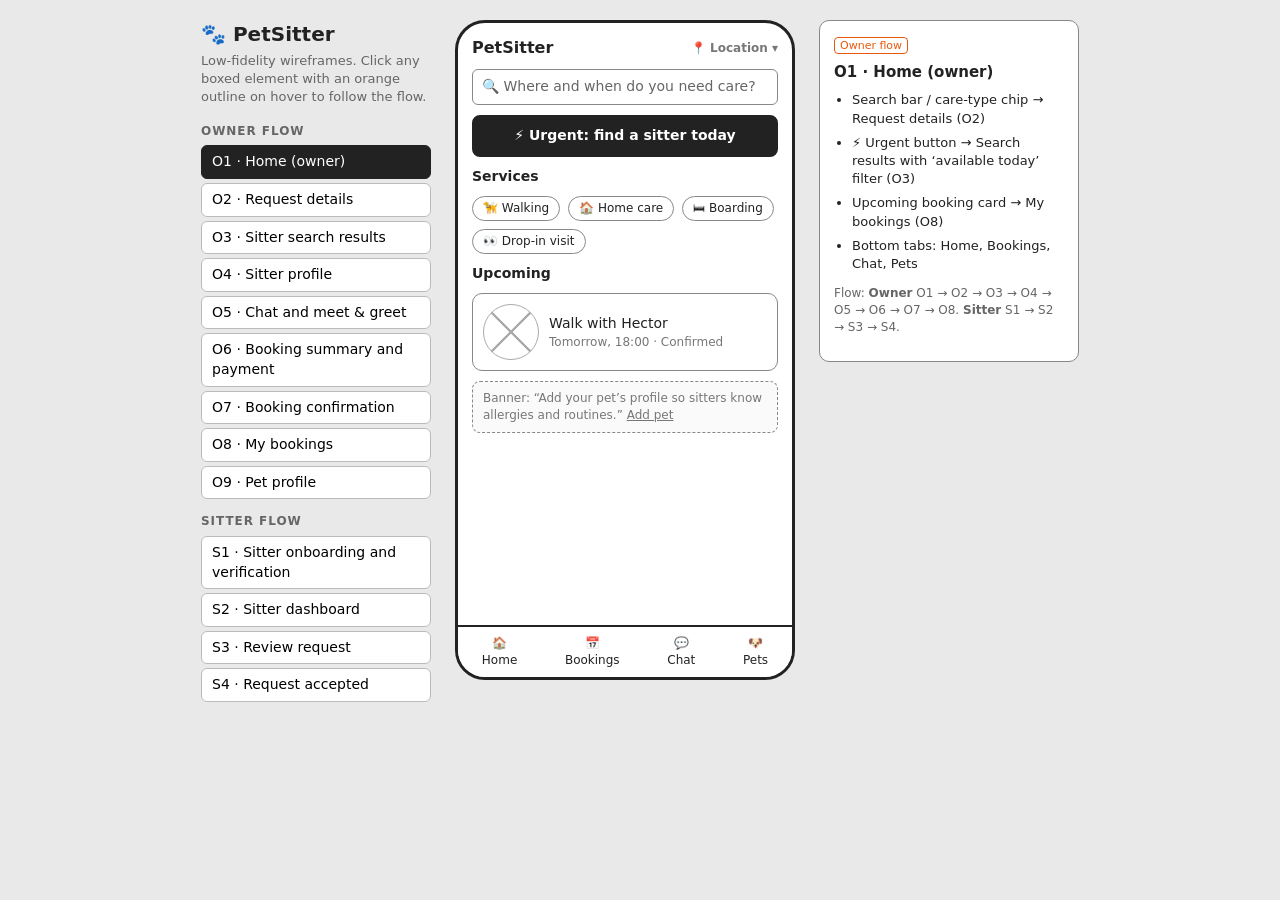
==== my_wireframes.html @ 617f58d0 "wireframes / landing page" ====
<!DOCTYPE html>
<html lang="en">
<head>
<meta charset="utf-8">
<meta name="viewport" content="width=device-width, initial-scale=1">
<title>PetSitter – Wireframes</title>
<style>
*{box-sizing:border-box}
body{margin:0;background:#e9e9e9;color:#222;font:14px/1.4 system-ui,Arial,sans-serif}
h1{font-size:20px;margin:0 0 4px} .sub{color:#666;margin:0 0 16px;font-size:13px}
.app{display:flex;gap:24px;max-width:1100px;margin:0 auto;padding:20px;flex-wrap:wrap;justify-content:center;align-items:flex-start}
aside{width:230px}
aside h3{font-size:12px;text-transform:uppercase;letter-spacing:.08em;color:#666;margin:14px 0 6px}
aside button{display:block;width:100%;text-align:left;background:#fff;border:1px solid #bbb;border-radius:6px;padding:6px 10px;margin-bottom:4px;cursor:pointer;font:inherit}
aside button.on{background:#222;color:#fff;border-color:#222}
.phone{width:340px;height:660px;border:3px solid #222;border-radius:30px;background:#fff;position:relative;overflow:hidden;display:flex;flex-direction:column}
.scr{flex:1;overflow-y:auto;padding:14px;display:none;flex-direction:column;gap:10px}
.scr.on{display:flex}
.top{display:flex;align-items:center;gap:8px;font-weight:700;font-size:16px}
.top .back{cursor:pointer;border:1px solid #999;border-radius:6px;padding:0 8px;font-weight:400}
.box{border:1.5px dashed #888;border-radius:8px;padding:8px 10px;background:#fafafa}
.img{background:linear-gradient(to top right,transparent 48%,#aaa 49%,#aaa 51%,transparent 52%),linear-gradient(to bottom right,transparent 48%,#aaa 49%,#aaa 51%,transparent 52%);border:1.5px solid #aaa;border-radius:8px;height:70px;display:flex;align-items:flex-end;justify-content:center;font-size:11px;color:#666}
.img.sm{width:56px;height:56px;flex:none;border-radius:50%}
.row{display:flex;gap:8px;align-items:center;flex-wrap:wrap}
.chip{border:1.5px solid #888;border-radius:99px;padding:3px 10px;font-size:12px;background:#fff}
.chip.sel{background:#222;color:#fff}
.btn{border:2px solid #222;border-radius:8px;padding:9px;text-align:center;font-weight:600;background:#fff}
.btn.pri{background:#222;color:#fff}
[data-go]{cursor:pointer}
[data-go]:hover{outline:2px solid #e8590c;outline-offset:1px}
.card{border:1.5px solid #888;border-radius:10px;padding:10px;display:flex;gap:10px;align-items:center}
.muted{color:#777;font-size:12px}
.bad{background:#222;color:#fff;border-radius:4px;padding:0 5px;font-size:11px}
.bub{max-width:80%;padding:7px 10px;border-radius:12px;border:1.5px solid #888;font-size:13px}
.bub.me{align-self:flex-end;background:#eee}
.tabs{display:none;border-top:2px solid #222;justify-content:space-around;padding:8px 0;font-size:12px;background:#fff}
.tabs.on{display:flex}
.tabs span{cursor:pointer;text-align:center}
.field{border:1.5px solid #888;border-radius:6px;padding:7px 9px;color:#666;background:#fff}
.notes{width:260px;background:#fff;border:1.5px solid #888;border-radius:10px;padding:14px}
.notes h3{margin:0 0 8px;font-size:15px} .notes li{margin-bottom:6px;font-size:13px}
.notes ul{padding-left:18px;margin:0}
.tag{display:inline-block;font-size:11px;border:1px solid #e8590c;color:#e8590c;border-radius:4px;padding:0 5px;margin-bottom:8px}
.hint{font-size:12px;color:#666;margin-top:12px}
</style>
</head>
<body>
<div class="app">
<aside>
  <h1>🐾 PetSitter</h1>
  <p class="sub">Low-fidelity wireframes. Click any boxed element with an orange outline on hover to follow the flow.</p>
  <div id="menu"></div>
</aside>

<div class="phone" id="phone">

<!-- OWNER FLOW -->
<section class="scr" id="o-home" data-title="O1 · Home (owner)" data-tabs="owner" data-flow="Owner"
 data-notes="Search bar / care-type chip → Request details (O2)|⚡ Urgent button → Search results with ‘available today’ filter (O3)|Upcoming booking card → My bookings (O8)|Bottom tabs: Home, Bookings, Chat, Pets">
  <div class="top">PetSitter <span class="muted" style="margin-left:auto">📍 Location ▾</span></div>
  <div class="field" data-go="o-request">🔍 Where and when do you need care?</div>
  <div class="btn pri" data-go="o-results">⚡ Urgent: find a sitter today</div>
  <b>Services</b>
  <div class="row"><span class="chip" data-go="o-request">🦮 Walking</span><span class="chip" data-go="o-request">🏠 Home care</span><span class="chip" data-go="o-request">🛏 Boarding</span><span class="chip" data-go="o-request">👀 Drop-in visit</span></div>
  <b>Upcoming</b>
  <div class="card" data-go="o-bookings"><div class="img sm"></div><div>Walk with Hector<div class="muted">Tomorrow, 18:00 · Confirmed</div></div></div>
  <div class="box muted">Banner: “Add your pet’s profile so sitters know allergies and routines.” <u data-go="o-pet">Add pet</u></div>
</section>

<section class="scr" id="o-request" data-title="O2 · Request details" data-tabs="" data-flow="Owner"
 data-notes="Back → Home|Choosing a pet loads its saved profile (O9)|‘Add / edit pet’ → Pet profile (O9)|Find sitters → Search results (O3) filtered by location, dates and service">
  <div class="top"><span class="back" data-go="o-home">←</span>New request</div>
  <b>Care type</b>
  <div class="row"><span class="chip sel">Boarding</span><span class="chip">Walking</span><span class="chip">Home care</span><span class="chip">Drop-in</span></div>
  <b>Pet</b>
  <div class="card" data-go="o-pet"><div class="img sm"></div><div>Hector · Dog<div class="muted">Edit pet profile ›</div></div></div>
  <b>Dates and time</b>
  <div class="row"><div class="field" style="flex:1">From ▾</div><div class="field" style="flex:1">To ▾</div></div>
  <b>Location</b><div class="field">📍 Address / area</div>
  <b>Notes for sitters</b><div class="field" style="height:60px">Optional…</div>
  <div class="btn pri" data-go="o-results">Find sitters</div>
</section>

<section class="scr" id="o-results" data-title="O3 · Sitter search results" data-tabs="" data-flow="Owner"
 data-notes="Filter chips refresh the list (available now, verified, price, rating)|List / map toggle switches view|Tap a sitter card → Sitter profile (O4)|Back → Request details (O2)">
  <div class="top"><span class="back" data-go="o-request">←</span>Sitters near you</div>
  <div class="row"><span class="chip sel">Available now</span><span class="chip">✔ Verified</span><span class="chip">≤ 100 RON</span><span class="chip">★ 4+</span></div>
  <div class="row"><span class="chip sel">List</span><span class="chip">Map</span></div>
  <div class="card" data-go="o-sitter"><div class="img sm"></div><div><b>Sitter A</b> <span class="bad">✔ Verified</span><div class="muted">★ 4.9 (23) · 0.8 km</div><div>90 RON / day</div></div></div>
  <div class="card" data-go="o-sitter"><div class="img sm"></div><div><b>Sitter B</b> <span class="bad">✔ Verified</span><div class="muted">★ 4.7 (11) · 1.5 km</div><div>110 RON / day</div></div></div>
  <div class="card" data-go="o-sitter"><div class="img sm"></div><div><b>Sitter C</b> <span class="bad">✔ Verified</span><div class="muted">★ 4.6 (6) · 2.3 km</div><div>75 RON / day</div></div></div>
</section>

<section class="scr" id="o-sitter" data-title="O4 · Sitter profile" data-tabs="" data-flow="Owner"
 data-notes="‘Free meet & greet’ → Chat with video-call scheduling (O5)|‘Book now’ → Booking summary and payment (O6)|Reviews list is scrollable; only owners with a completed booking can review|Back → Results (O3)">
  <div class="top"><span class="back" data-go="o-results">←</span>Sitter A</div>
  <div class="img" style="height:90px">photo</div>
  <div class="row"><span class="bad">✔ ID verified</span><span>★ 4.9 (23 reviews)</span></div>
  <div class="box">About: short bio, experience with dogs and cats.</div>
  <b>Services and prices</b>
  <div class="box">Walking 30 RON · Drop-in 40 RON · Home care 90 RON · Boarding 110 RON</div>
  <b>Availability</b><div class="box muted">▢▢▣▣▣▢▢ · mini calendar</div>
  <b>Reviews</b><div class="box muted">★★★★★ “Great with my dog” …</div>
  <div class="btn" data-go="o-meet">🎥 Free 15-min meet &amp; greet</div>
  <div class="btn pri" data-go="o-book">Book now</div>
</section>

<section class="scr" id="o-meet" data-title="O5 · Chat and meet & greet" data-tabs="owner" data-flow="Owner"
 data-notes="In-app chat (and call) between owner and sitter|‘Schedule video call’ proposes a 15-min slot; both get a notification|‘Looks good, book’ → Booking summary (O6)|Same screen is used by the sitter">
  <div class="top"><span class="back" data-go="o-sitter">←</span>Chat · Sitter A <span style="margin-left:auto">📞</span></div>
  <div class="bub">Hi! I’m free this weekend 🙂</div>
  <div class="bub me">Great, can we do a quick intro call?</div>
  <div class="box" style="text-align:center">🎥 Meet &amp; greet · Sat 17:00 · 15 min</div>
  <div style="flex:1"></div>
  <div class="field">Type a message…</div>
  <div class="btn" >Schedule video call</div>
  <div class="btn pri" data-go="o-book">Looks good, book</div>
</section>

<section class="scr" id="o-book" data-title="O6 · Booking summary and payment" data-tabs="" data-flow="Owner"
 data-notes="Shows service, pet, dates and price breakdown (care + service fee)|Payment method picker (card)|‘Pay and confirm’ → Confirmation (O7); funds are held until the service is completed|Back → Sitter profile (O4)">
  <div class="top"><span class="back" data-go="o-sitter">←</span>Confirm booking</div>
  <div class="box">Sitter A · Boarding<br>Hector (dog)<br>12 – 15 Dec · 3 days</div>
  <div class="box">3 × 90 RON = 270 RON<br>Service fee = 27 RON<br><b>Total = 297 RON</b></div>
  <b>Payment</b><div class="field">💳 •••• 4242 ▾</div>
  <div class="muted">🔒 Money is held securely and released to the sitter after the service.</div>
  <div style="flex:1"></div>
  <div class="btn pri" data-go="o-confirm">Pay and confirm</div>
</section>

<section class="scr" id="o-confirm" data-title="O7 · Booking confirmation" data-tabs="" data-flow="Owner"
 data-notes="Push notification and email sent to owner and sitter|‘View booking’ → My bookings (O8)|‘Chat with sitter’ → Chat (O5)">
  <div style="flex:1"></div>
  <div style="text-align:center;font-size:44px">✔</div>
  <div style="text-align:center"><b>Request sent!</b><div class="muted">Sitter A has been notified and will confirm shortly.</div></div>
  <div style="flex:1"></div>
  <div class="btn pri" data-go="o-bookings">View booking</div>
  <div class="btn" data-go="o-meet">Chat with sitter</div>
</section>

<section class="scr" id="o-bookings" data-title="O8 · My bookings" data-tabs="owner" data-flow="Owner"
 data-notes="Tabs switch between Upcoming and Past|Tap a booking → Sitter profile (O4)|After a completed service, ‘Leave a review’ rates the sitter and releases the payment">
  <div class="top">My bookings</div>
  <div class="row"><span class="chip sel">Upcoming</span><span class="chip">Past</span></div>
  <div class="card" data-go="o-sitter"><div class="img sm"></div><div>Sitter A · Boarding<div class="muted">12 – 15 Dec · Confirmed</div></div></div>
  <div class="card" data-go="o-sitter"><div class="img sm"></div><div>Sitter C · Walking<div class="muted">Done · <u>★ Leave a review</u></div></div></div>
</section>

<section class="scr" id="o-pet" data-title="O9 · Pet profile" data-tabs="owner" data-flow="Owner"
 data-notes="Saved data is shared with the sitter after a booking is made|Save → back to Request details (O2)|Multiple pets can be added">
  <div class="top"><span class="back" data-go="o-request">←</span>Pet profile</div>
  <div class="img" style="height:80px">pet photo</div>
  <div class="field">Name: Hector</div><div class="field">Type / breed: Dog</div>
  <div class="field">🍽 Meal schedule</div><div class="field">⚠ Allergies</div>
  <div class="field">❤ Special needs / medication</div><div class="field">🩺 Vet contact</div>
  <div class="btn pri" data-go="o-request">Save</div>
</section>

<!-- SITTER FLOW -->
<section class="scr" id="s-onboard" data-title="S1 · Sitter onboarding and verification" data-tabs="sitter" data-flow="Sitter"
 data-notes="Trust layer: ID upload is mandatory before the profile goes live|Services, prices and availability are set here|Submit → Sitter dashboard (S2); the profile shows a ‘Verified’ badge after approval">
  <div class="top">Become a sitter</div>
  <div class="img" style="height:70px">profile photo</div>
  <div class="field">Short bio</div>
  <div class="box">🪪 Upload ID document<br><span class="muted">Required for the Verified badge</span></div>
  <div class="field">Services and prices ▾</div><div class="field">Availability calendar ▾</div>
  <div class="btn pri" data-go="s-dash">Submit for verification</div>
</section>

<section class="scr" id="s-dash" data-title="S2 · Sitter dashboard" data-tabs="sitter" data-flow="Sitter"
 data-notes="Availability toggle controls whether the sitter appears in ‘Available now’ searches|Tap a request → Request details (S3)|Earnings card shows released and pending payouts">
  <div class="top">Dashboard <span class="chip sel" style="margin-left:auto">Available ●</span></div>
  <div class="box">Earnings this month: <b>540 RON</b><br><span class="muted">Pending: 297 RON</span></div>
  <b>New requests</b>
  <div class="card" data-go="s-req"><div class="img sm"></div><div>Hector · Boarding<div class="muted">12 – 15 Dec · 270 RON</div></div></div>
  <div class="card" data-go="s-req"><div class="img sm"></div><div>Mia · Walking<div class="muted">Tomorrow · 30 RON</div></div></div>
</section>

<section class="scr" id="s-req" data-title="S3 · Review request" data-tabs="" data-flow="Sitter"
 data-notes="Sitter sees the owner’s pet profile (allergies, meal schedule, special needs)|Accept → Confirmation (S4) and owner is notified|Decline → back to dashboard|Message → chat (O5)">
  <div class="top"><span class="back" data-go="s-dash">←</span>Request</div>
  <div class="box">Boarding · 12 – 15 Dec<br>Offered: 270 RON</div>
  <b>Pet: Hector (dog)</b>
  <div class="box">🍽 2 meals/day · ⚠ Allergy: chicken · ❤ Needs: anxious at night</div>
  <div class="btn" data-go="o-meet">💬 Message owner</div>
  <div style="flex:1"></div>
  <div class="btn pri" data-go="s-done">Accept</div>
  <div class="btn" data-go="s-dash">Decline</div>
</section>

<section class="scr" id="s-done" data-title="S4 · Request accepted" data-tabs="" data-flow="Sitter"
 data-notes="Owner gets a notification that the booking is confirmed|Payment is held and released to the sitter after the service|Back → Dashboard (S2)">
  <div style="flex:1"></div>
  <div style="text-align:center;font-size:44px">✔</div>
  <div style="text-align:center"><b>Booking accepted</b><div class="muted">Payout of 270 RON is released after the service is completed.</div></div>
  <div style="flex:1"></div>
  <div class="btn pri" data-go="s-dash">Back to dashboard</div>
</section>

<div class="tabs" id="t-owner"><span data-go="o-home">🏠<br>Home</span><span data-go="o-bookings">📅<br>Bookings</span><span data-go="o-meet">💬<br>Chat</span><span data-go="o-pet">🐶<br>Pets</span></div>
<div class="tabs" id="t-sitter"><span data-go="s-dash">📥<br>Requests</span><span data-go="o-meet">💬<br>Chat</span><span data-go="s-onboard">👤<br>Profile</span></div>
</div>

<div class="notes">
  <span class="tag" id="ntag"></span>
  <h3 id="ntitle"></h3>
  <ul id="nlist"></ul>
  <p class="hint">Flow: <b>Owner</b> O1 → O2 → O3 → O4 → O5 → O6 → O7 → O8. <b>Sitter</b> S1 → S2 → S3 → S4.</p>
</div>
</div>

<script>
const screens=[...document.querySelectorAll('.scr')];
const menu=document.getElementById('menu');
let group='';
screens.forEach(s=>{
  if(s.dataset.flow!==group){group=s.dataset.flow;const h=document.createElement('h3');h.textContent=group+' flow';menu.appendChild(h);}
  const b=document.createElement('button');b.textContent=s.dataset.title;b.dataset.go=s.id;b.dataset.menu='1';menu.appendChild(b);
});
function show(id){
  const s=document.getElementById(id);if(!s)return;
  screens.forEach(x=>x.classList.toggle('on',x===s));
  document.querySelectorAll('aside button').forEach(b=>b.classList.toggle('on',b.dataset.go===id));
  document.getElementById('t-owner').classList.toggle('on',s.dataset.tabs==='owner');
  document.getElementById('t-sitter').classList.toggle('on',s.dataset.tabs==='sitter');
  document.getElementById('ntag').textContent=s.dataset.flow+' flow';
  document.getElementById('ntitle').textContent=s.dataset.title;
  document.getElementById('nlist').innerHTML=s.dataset.notes.split('|').map(n=>'<li>'+n+'</li>').join('');
  s.scrollTop=0;
  try{history.replaceState(null,'','#'+id)}catch(e){}
}
document.addEventListener('click',e=>{const t=e.target.closest('[data-go]');if(t)show(t.dataset.go)});
show((location.hash||'#o-home').slice(1));
</script>
</body>
</html>
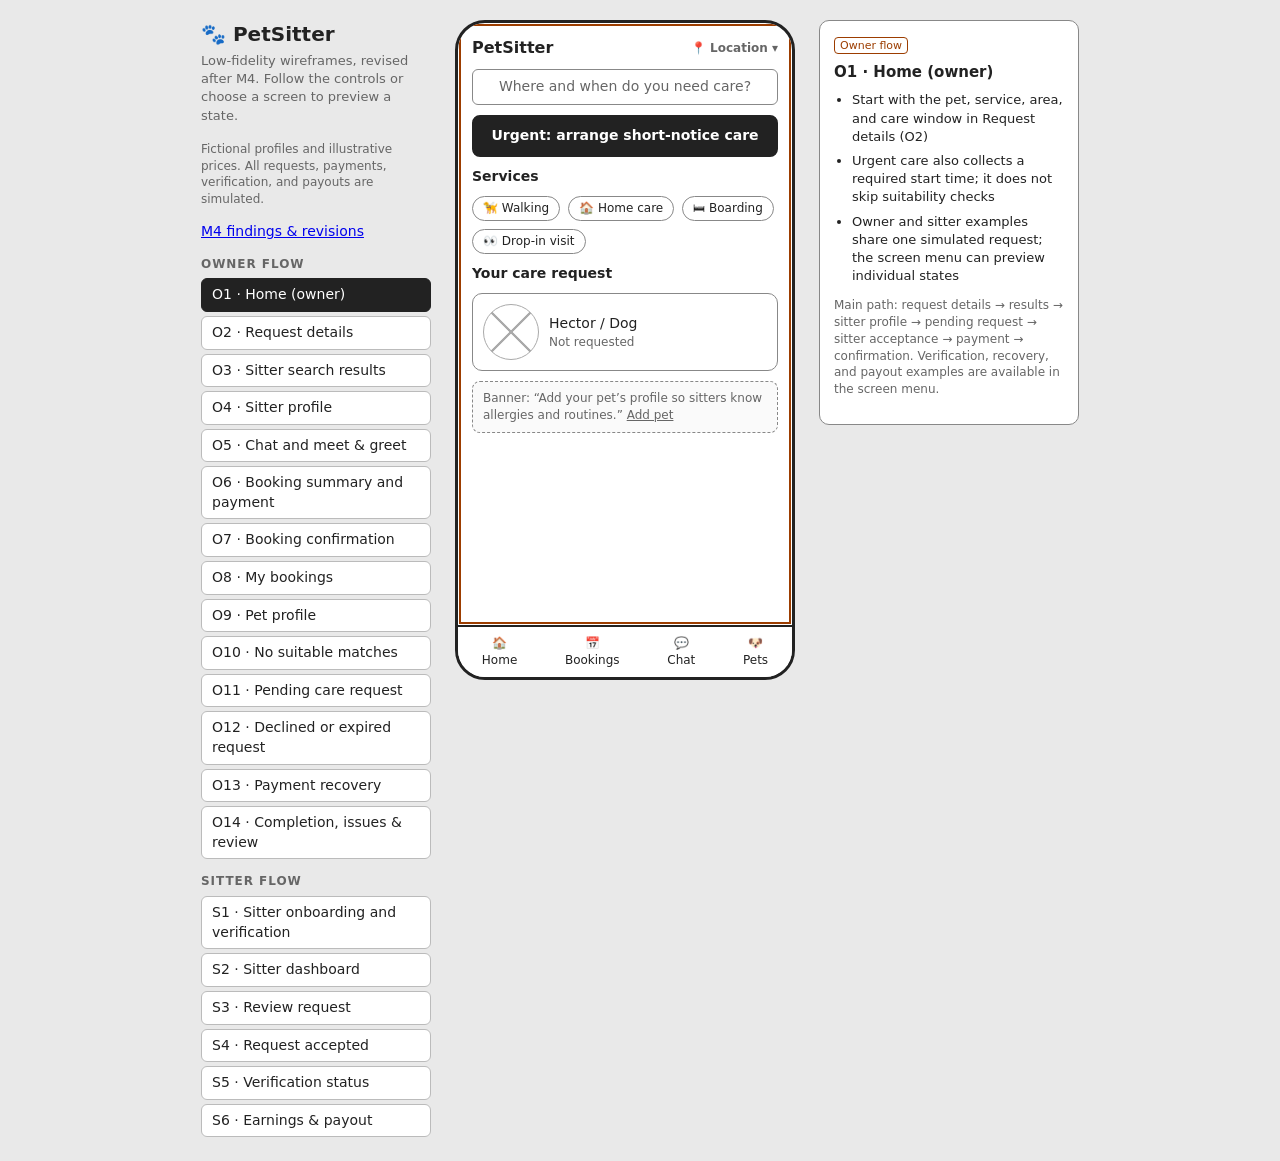
==== commit 3782cf1f: "Keep team visible and align M3 wireframes with M4 findings Co-authored-by: Copilot <223556219+Copilo" ====
--- a/my_wireframes.html
+++ b/my_wireframes.html
@@ -10,10 +10,10 @@
 h1{font-size:20px;margin:0 0 4px} .sub{color:#666;margin:0 0 16px;font-size:13px}
 .app{display:flex;gap:24px;max-width:1100px;margin:0 auto;padding:20px;flex-wrap:wrap;justify-content:center;align-items:flex-start}
 aside{width:230px}
-aside h3{font-size:12px;text-transform:uppercase;letter-spacing:.08em;color:#666;margin:14px 0 6px}
+aside h2{font-size:12px;text-transform:uppercase;letter-spacing:.08em;color:#666;margin:14px 0 6px}
 aside button{display:block;width:100%;text-align:left;background:#fff;border:1px solid #bbb;border-radius:6px;padding:6px 10px;margin-bottom:4px;cursor:pointer;font:inherit}
 aside button.on{background:#222;color:#fff;border-color:#222}
-.phone{width:340px;height:660px;border:3px solid #222;border-radius:30px;background:#fff;position:relative;overflow:hidden;display:flex;flex-direction:column}
+.phone{width:340px;max-width:100%;height:660px;flex-shrink:0;border:3px solid #222;border-radius:30px;background:#fff;position:relative;overflow:hidden;display:flex;flex-direction:column}
 .scr{flex:1;overflow-y:auto;padding:14px;display:none;flex-direction:column;gap:10px}
 .scr.on{display:flex}
 .top{display:flex;align-items:center;gap:8px;font-weight:700;font-size:16px}
@@ -29,7 +29,7 @@
 [data-go]{cursor:pointer}
 [data-go]:hover{outline:2px solid #e8590c;outline-offset:1px}
 .card{border:1.5px solid #888;border-radius:10px;padding:10px;display:flex;gap:10px;align-items:center}
-.muted{color:#777;font-size:12px}
+.muted{color:#666;font-size:12px}
 .bad{background:#222;color:#fff;border-radius:4px;padding:0 5px;font-size:11px}
 .bub{max-width:80%;padding:7px 10px;border-radius:12px;border:1.5px solid #888;font-size:13px}
 .bub.me{align-self:flex-end;background:#eee}
@@ -38,163 +38,288 @@
 .tabs span{cursor:pointer;text-align:center}
 .field{border:1.5px solid #888;border-radius:6px;padding:7px 9px;color:#666;background:#fff}
 .notes{width:260px;background:#fff;border:1.5px solid #888;border-radius:10px;padding:14px}
-.notes h3{margin:0 0 8px;font-size:15px} .notes li{margin-bottom:6px;font-size:13px}
+.notes h2{margin:0 0 8px;font-size:15px} .notes li{margin-bottom:6px;font-size:13px}
 .notes ul{padding-left:18px;margin:0}
-.tag{display:inline-block;font-size:11px;border:1px solid #e8590c;color:#e8590c;border-radius:4px;padding:0 5px;margin-bottom:8px}
+.tag{display:inline-block;font-size:11px;border:1px solid #9c3d00;color:#9c3d00;border-radius:4px;padding:0 5px;margin-bottom:8px}
 .hint{font-size:12px;color:#666;margin-top:12px}
+button,select{font:inherit}
+button{cursor:pointer;color:inherit}
+button:disabled{cursor:not-allowed;opacity:.55}
+[hidden]{display:none!important}
+button:focus-visible,select:focus-visible,a:focus-visible,[role="button"]:focus-visible{outline:3px solid #9c3d00;outline-offset:3px}
+.scr:focus-visible{outline:2px solid #9c3d00;outline-offset:-3px}
+.screen-picker{display:none}
+.field select{width:100%;margin-top:5px;border:0;background:#fff;color:#222}
+.check{display:flex;gap:8px;align-items:flex-start;font-size:12px}
+.check input{margin-top:3px}
+.demo-options{display:grid;gap:6px;border-top:1px dashed #aaa;padding-top:10px}
+.demo-options button{padding:7px;border:1px solid #999;border-radius:6px;background:#f4f4f4;font-size:12px;text-align:left}
+.status{border-left:4px solid #222;padding:9px;background:#eee;font-size:13px}
+.full{width:100%}
+.review-form{display:grid;gap:8px}
+@media(max-width:700px){.app{padding:16px;gap:18px}aside,.notes{width:100%}#menu{display:none}.screen-picker{display:grid;gap:6px}.screen-picker select{width:100%;padding:9px}.phone{width:min(340px,100%)}}
 </style>
 </head>
 <body>
-<div class="app">
+<main class="app">
 <aside>
   <h1>🐾 PetSitter</h1>
-  <p class="sub">Low-fidelity wireframes. Click any boxed element with an orange outline on hover to follow the flow.</p>
-  <div id="menu"></div>
+  <p class="sub">Low-fidelity wireframes, revised after M4. Follow the controls or choose a screen to preview a state.</p>
+  <p class="hint">Fictional profiles and illustrative prices. All requests, payments, verification, and payouts are simulated.</p>
+  <noscript><p>This interactive prototype needs JavaScript. The Fiki also includes readable user flows and the revision log.</p></noscript>
+  <p><a href="index.html#m4-wireframe-updates">M4 findings &amp; revisions</a></p>
+  <label class="screen-picker" for="screen-select">Preview a screen<select id="screen-select"></select></label>
+  <nav id="menu" aria-label="Wireframe screens"></nav>
 </aside>
 
 <div class="phone" id="phone">
 
 <!-- OWNER FLOW -->
 <section class="scr" id="o-home" data-title="O1 · Home (owner)" data-tabs="owner" data-flow="Owner"
- data-notes="Search bar / care-type chip → Request details (O2)|⚡ Urgent button → Search results with ‘available today’ filter (O3)|Upcoming booking card → My bookings (O8)|Bottom tabs: Home, Bookings, Chat, Pets">
+ data-notes="Start with the pet, service, area, and care window in Request details (O2)|Urgent care also collects a required start time; it does not skip suitability checks|Owner and sitter examples share one simulated request; the screen menu can preview individual states">
   <div class="top">PetSitter <span class="muted" style="margin-left:auto">📍 Location ▾</span></div>
-  <div class="field" data-go="o-request">🔍 Where and when do you need care?</div>
-  <div class="btn pri" data-go="o-results">⚡ Urgent: find a sitter today</div>
+  <button class="field" data-action="new-request">Where and when do you need care?</button>
+  <button class="btn pri" data-action="urgent">Urgent: arrange short-notice care</button>
   <b>Services</b>
   <div class="row"><span class="chip" data-go="o-request">🦮 Walking</span><span class="chip" data-go="o-request">🏠 Home care</span><span class="chip" data-go="o-request">🛏 Boarding</span><span class="chip" data-go="o-request">👀 Drop-in visit</span></div>
-  <b>Upcoming</b>
-  <div class="card" data-go="o-bookings"><div class="img sm"></div><div>Walk with Hector<div class="muted">Tomorrow, 18:00 · Confirmed</div></div></div>
+  <b>Your care request</b>
+  <div class="card" data-go="o-bookings"><div class="img sm"></div><div><span data-bind="pet"></span><div class="muted" data-bind="booking-status"></div></div></div>
   <div class="box muted">Banner: “Add your pet’s profile so sitters know allergies and routines.” <u data-go="o-pet">Add pet</u></div>
 </section>
 
 <section class="scr" id="o-request" data-title="O2 · Request details" data-tabs="" data-flow="Owner"
- data-notes="Back → Home|Choosing a pet loads its saved profile (O9)|‘Add / edit pet’ → Pet profile (O9)|Find sitters → Search results (O3) filtered by location, dates and service">
+ data-notes="M4: choose a dog, cat, or bird example; the available care formats and shared instructions change with the pet|Urgent requests include a required start time and still require an accepted, paid booking|Quiet care and a home without other animals are explicit matching requirements, not assumptions|Find sitters carries the chosen requirements into the example results; changing filters is always deliberate">
   <div class="top"><span class="back" data-go="o-home">←</span>New request</div>
-  <b>Care type</b>
-  <div class="row"><span class="chip sel">Boarding</span><span class="chip">Walking</span><span class="chip">Home care</span><span class="chip">Drop-in</span></div>
-  <b>Pet</b>
-  <div class="card" data-go="o-pet"><div class="img sm"></div><div>Hector · Dog<div class="muted">Edit pet profile ›</div></div></div>
-  <b>Dates and time</b>
-  <div class="row"><div class="field" style="flex:1">From ▾</div><div class="field" style="flex:1">To ▾</div></div>
+  <label class="field" for="pet-choice">Pet example<select id="pet-choice"><option value="dog">Hector / Dog</option><option value="cat">Luna / Cat</option><option value="bird">Rico / Cockatiel</option></select></label>
+  <label class="field" for="service-choice">Care format<select id="service-choice"></select></label>
+  <button class="btn" data-go="o-pet">Review pet profile &amp; care instructions</button>
+  <label class="check"><input id="urgent-care" type="checkbox">Short-notice request</label>
+  <b>Dates and required start</b>
+  <div class="field" data-bind="care-window"></div>
+  <div class="muted">Example date/time fields; a real request must specify its actual care window.</div>
   <b>Location</b><div class="field">📍 Address / area</div>
-  <b>Notes for sitters</b><div class="field" style="height:60px">Optional…</div>
-  <div class="btn pri" data-go="o-results">Find sitters</div>
+  <b>Care environment</b>
+  <label class="check"><input id="quiet-care" type="checkbox">Quiet, familiar care setting</label>
+  <label class="check" data-show="boarding-care"><input id="no-other-pets" type="checkbox">No other animals in the sitter's home</label>
+  <div class="muted" data-show="bird-boarding">Required by Rico's example care profile for boarding.</div>
+  <div class="box muted" data-bind="instructions"></div>
+  <button class="btn pri" data-action="find">Find sitters</button>
 </section>
 
 <section class="scr" id="o-results" data-title="O3 · Sitter search results" data-tabs="" data-flow="Owner"
- data-notes="Filter chips refresh the list (available now, verified, price, rating)|List / map toggle switches view|Tap a sitter card → Sitter profile (O4)|Back → Request details (O2)">
+ data-notes="M4: results show the selected pet, service, care window, and environment requirements|Profiles show identity verification separately from species-specific experience and completed-booking reviews|Example sitters are fictional, not actual matches; prices update with the care format|Preview no matches demonstrates recovery without silently relaxing verification or compatibility filters">
   <div class="top"><span class="back" data-go="o-request">←</span>Sitters near you</div>
-  <div class="row"><span class="chip sel">Available now</span><span class="chip">✔ Verified</span><span class="chip">≤ 100 RON</span><span class="chip">★ 4+</span></div>
-  <div class="row"><span class="chip sel">List</span><span class="chip">Map</span></div>
-  <div class="card" data-go="o-sitter"><div class="img sm"></div><div><b>Sitter A</b> <span class="bad">✔ Verified</span><div class="muted">★ 4.9 (23) · 0.8 km</div><div>90 RON / day</div></div></div>
-  <div class="card" data-go="o-sitter"><div class="img sm"></div><div><b>Sitter B</b> <span class="bad">✔ Verified</span><div class="muted">★ 4.7 (11) · 1.5 km</div><div>110 RON / day</div></div></div>
-  <div class="card" data-go="o-sitter"><div class="img sm"></div><div><b>Sitter C</b> <span class="bad">✔ Verified</span><div class="muted">★ 4.6 (6) · 2.3 km</div><div>75 RON / day</div></div></div>
+  <div class="box"><b data-bind="pet"></b> / <span data-bind="service"></span><br><span class="muted" data-bind="care-window"></span></div>
+  <div class="row"><span class="chip">ID checked</span><span class="chip" data-bind="experience"></span></div>
+  <div class="box muted" data-bind="environment"></div>
+  <button class="card" data-action="choose-sitter" data-sitter="A"><span class="img sm"></span><span><b>Sitter A</b> <span class="bad">ID verified</span><span class="muted full">4.9 / 23 completed-booking reviews</span><br><span data-bind="rate-a"></span></span></button>
+  <button class="card" data-action="choose-sitter" data-sitter="B"><span class="img sm"></span><span><b>Sitter B</b> <span class="bad">ID verified</span><br><span class="muted">New sitter / no reviews yet</span><br><span data-bind="rate-b"></span></span></button>
+  <div class="muted">Example availability is not a confirmed booking.</div>
+  <div class="demo-options"><button data-go="o-empty">Preview no matches</button></div>
 </section>
 
 <section class="scr" id="o-sitter" data-title="O4 · Sitter profile" data-tabs="" data-flow="Owner"
- data-notes="‘Free meet & greet’ → Chat with video-call scheduling (O5)|‘Book now’ → Booking summary and payment (O6)|Reviews list is scrollable; only owners with a completed booking can review|Back → Results (O3)">
-  <div class="top"><span class="back" data-go="o-results">←</span>Sitter A</div>
+ data-notes="M4: ID checked does not certify care expertise; experience and pet-specific reviews are shown separately|The selected pet's care requirements are shared only with this sitter when the request is sent|Request care leads to Pending, not checkout; payment follows sitter acceptance|A meet-and-greet is optional and does not confirm the booking">
+  <div class="top"><span class="back" data-go="o-results">←</span><span data-bind="sitter"></span></div>
   <div class="img" style="height:90px">photo</div>
-  <div class="row"><span class="bad">✔ ID verified</span><span>★ 4.9 (23 reviews)</span></div>
-  <div class="box">About: short bio, experience with dogs and cats.</div>
-  <b>Services and prices</b>
-  <div class="box">Walking 30 RON · Drop-in 40 RON · Home care 90 RON · Boarding 110 RON</div>
-  <b>Availability</b><div class="box muted">▢▢▣▣▣▢▢ · mini calendar</div>
-  <b>Reviews</b><div class="box muted">★★★★★ “Great with my dog” …</div>
+  <div class="bad">ID checked / illustrative profile</div>
+  <div class="muted">Identity verification is not a certification of care skills.</div>
+  <div class="box"><b data-bind="experience"></b><br><span data-bind="environment"></span></div>
+  <b>Selected service &amp; availability</b>
+  <div class="box"><span data-bind="service"></span> / <span data-bind="rate"></span><br><span class="muted" data-bind="care-window"></span></div>
+  <b>Relevant completed-booking reviews</b><div class="box muted" data-bind="reviews"></div>
+  <b>Care details to share with this sitter</b><div class="box muted" data-bind="instructions"></div>
   <div class="btn" data-go="o-meet">🎥 Free 15-min meet &amp; greet</div>
-  <div class="btn pri" data-go="o-book">Book now</div>
+  <button class="btn pri" data-action="send-request">Send care request / no payment yet</button>
 </section>
 
 <section class="scr" id="o-meet" data-title="O5 · Chat and meet & greet" data-tabs="owner" data-flow="Owner"
- data-notes="In-app chat (and call) between owner and sitter|‘Schedule video call’ proposes a 15-min slot; both get a notification|‘Looks good, book’ → Booking summary (O6)|Same screen is used by the sitter">
-  <div class="top"><span class="back" data-go="o-sitter">←</span>Chat · Sitter A <span style="margin-left:auto">📞</span></div>
+ data-notes="Chat and scheduling are low-fidelity placeholders, not a working messaging service|An introductory conversation does not confirm care|Sending a request still requires sitter acceptance before payment">
+  <div class="top"><span class="back" data-go="o-sitter">←</span>Chat / care request</div>
   <div class="bub">Hi! I’m free this weekend 🙂</div>
   <div class="bub me">Great, can we do a quick intro call?</div>
   <div class="box" style="text-align:center">🎥 Meet &amp; greet · Sat 17:00 · 15 min</div>
   <div style="flex:1"></div>
   <div class="field">Type a message…</div>
   <div class="btn" >Schedule video call</div>
-  <div class="btn pri" data-go="o-book">Looks good, book</div>
+  <button class="btn pri" data-action="send-request" data-show="request-draft">Send care request</button>
+  <button class="btn pri" data-action="open-status" data-show="request-sent">View request / booking status</button>
 </section>
 
 <section class="scr" id="o-book" data-title="O6 · Booking summary and payment" data-tabs="" data-flow="Owner"
- data-notes="Shows service, pet, dates and price breakdown (care + service fee)|Payment method picker (card)|‘Pay and confirm’ → Confirmation (O7); funds are held until the service is completed|Back → Sitter profile (O4)">
-  <div class="top"><span class="back" data-go="o-sitter">←</span>Confirm booking</div>
-  <div class="box">Sitter A · Boarding<br>Hector (dog)<br>12 – 15 Dec · 3 days</div>
-  <div class="box">3 × 90 RON = 270 RON<br>Service fee = 27 RON<br><b>Total = 297 RON</b></div>
+ data-notes="M4: checkout is available only after sitter acceptance; availability must be rechecked before a real payment|All amounts follow the selected pet, care format, and sitter; the 10% owner fee is illustrative, not validated pricing|Cancellation/refund terms must be displayed here before launch; this prototype does not invent a policy|Preview payment outcomes without making a real charge">
+  <div class="top"><span class="back" data-go="o-pending">←</span>Review &amp; pay</div>
+  <div class="status" data-bind="booking-status"></div>
+  <div class="box"><span data-bind="sitter"></span> / <span data-bind="service"></span><br><span data-bind="pet"></span><br><span data-bind="care-window"></span></div>
+  <div class="box"><span data-bind="price-breakdown"></span><br>Illustrative service fee: <span data-bind="fee"></span><br><b>Total: <span data-bind="total"></span></b></div>
+  <div class="box muted">Cancellation/refund terms belong here before payment. Policy still to be defined and validated.</div>
   <b>Payment</b><div class="field">💳 •••• 4242 ▾</div>
   <div class="muted">🔒 Money is held securely and released to the sitter after the service.</div>
   <div style="flex:1"></div>
-  <div class="btn pri" data-go="o-confirm">Pay and confirm</div>
+  <button class="btn pri" data-action="pay" data-needs="payable">Simulate successful payment</button>
+  <div class="demo-options"><button data-action="payment-failed" data-needs="payable">Preview failed payment</button><button data-action="payment-processing" data-needs="payable">Preview uncertain payment result</button></div>
 </section>
 
 <section class="scr" id="o-confirm" data-title="O7 · Booking confirmation" data-tabs="" data-flow="Owner"
- data-notes="Push notification and email sent to owner and sitter|‘View booking’ → My bookings (O8)|‘Chat with sitter’ → Chat (O5)">
+ data-notes="M4: this state is reached only after sitter acceptance and successful payment|The owner and sitter should see the same confirmed booking|Notifications are supplementary; the booking record remains available in My bookings">
   <div style="flex:1"></div>
   <div style="text-align:center;font-size:44px">✔</div>
-  <div style="text-align:center"><b>Request sent!</b><div class="muted">Sitter A has been notified and will confirm shortly.</div></div>
+  <div style="text-align:center"><b>Booking confirmed</b><div class="muted">Sitter accepted. Payment succeeded.</div></div>
+  <div class="box"><span data-bind="pet"></span> / <span data-bind="service"></span><br><span data-bind="care-window"></span><br>Paid: <span data-bind="total"></span></div>
   <div style="flex:1"></div>
   <div class="btn pri" data-go="o-bookings">View booking</div>
   <div class="btn" data-go="o-meet">Chat with sitter</div>
 </section>
 
 <section class="scr" id="o-bookings" data-title="O8 · My bookings" data-tabs="owner" data-flow="Owner"
- data-notes="Tabs switch between Upcoming and Past|Tap a booking → Sitter profile (O4)|After a completed service, ‘Leave a review’ rates the sitter and releases the payment">
+ data-notes="M4: the current request has an explicit status; pending is not confirmed care|Open status follows the appropriate pending, payment, outcome, or confirmed screen|Only completed care permits a review; leaving a review does not release payment">
   <div class="top">My bookings</div>
-  <div class="row"><span class="chip sel">Upcoming</span><span class="chip">Past</span></div>
-  <div class="card" data-go="o-sitter"><div class="img sm"></div><div>Sitter A · Boarding<div class="muted">12 – 15 Dec · Confirmed</div></div></div>
-  <div class="card" data-go="o-sitter"><div class="img sm"></div><div>Sitter C · Walking<div class="muted">Done · <u>★ Leave a review</u></div></div></div>
+  <div class="status" data-bind="booking-status"></div>
+  <div class="box"><span data-bind="pet"></span> / <span data-bind="service"></span><br><span data-bind="care-window"></span></div>
+  <button class="btn pri" data-action="open-status">Open request / booking status</button>
+  <button class="btn" data-go="o-complete" data-needs="confirmed">Completion &amp; review</button>
+  <div class="demo-options"><button data-action="preview-completed">Preview a completed service</button></div>
 </section>
 
 <section class="scr" id="o-pet" data-title="O9 · Pet profile" data-tabs="owner" data-flow="Owner"
- data-notes="Saved data is shared with the sitter after a booking is made|Save → back to Request details (O2)|Multiple pets can be added">
+ data-notes="M4: routines, allergies, emergency contact, and species-specific handling needs are reviewed before a request|Care details are shared privately with the selected sitter when the request is sent, not on public search cards|Bird and cat examples come from the needs identified in M4; these example profiles are fictional">
   <div class="top"><span class="back" data-go="o-request">←</span>Pet profile</div>
   <div class="img" style="height:80px">pet photo</div>
-  <div class="field">Name: Hector</div><div class="field">Type / breed: Dog</div>
-  <div class="field">🍽 Meal schedule</div><div class="field">⚠ Allergies</div>
-  <div class="field">❤ Special needs / medication</div><div class="field">🩺 Vet contact</div>
+  <div class="field" data-bind="pet"></div>
+  <div class="box" data-bind="instructions"></div>
+  <div class="field">Vet / emergency contact: saved privately</div>
+  <div class="box muted">Shared with the selected sitter when you send a request. Not displayed on public results.</div>
   <div class="btn pri" data-go="o-request">Save</div>
 </section>
 
 <!-- SITTER FLOW -->
 <section class="scr" id="s-onboard" data-title="S1 · Sitter onboarding and verification" data-tabs="sitter" data-flow="Sitter"
- data-notes="Trust layer: ID upload is mandatory before the profile goes live|Services, prices and availability are set here|Submit → Sitter dashboard (S2); the profile shows a ‘Verified’ badge after approval">
+ data-notes="M4: submission leads to Pending verification, not approval|An ID check is mandatory before a profile becomes bookable; care experience is collected separately|A correction can be requested without losing the saved service details">
   <div class="top">Become a sitter</div>
   <div class="img" style="height:70px">profile photo</div>
   <div class="field">Short bio</div>
   <div class="box">🪪 Upload ID document<br><span class="muted">Required for the Verified badge</span></div>
+  <div class="field">Pet types, care experience &amp; home environment</div>
   <div class="field">Services and prices ▾</div><div class="field">Availability calendar ▾</div>
-  <div class="btn pri" data-go="s-dash">Submit for verification</div>
+  <button class="btn pri" data-action="submit-verification">Submit for verification</button>
 </section>
 
 <section class="scr" id="s-dash" data-title="S2 · Sitter dashboard" data-tabs="sitter" data-flow="Sitter"
- data-notes="Availability toggle controls whether the sitter appears in ‘Available now’ searches|Tap a request → Request details (S3)|Earnings card shows released and pending payouts">
-  <div class="top">Dashboard <span class="chip sel" style="margin-left:auto">Available ●</span></div>
-  <div class="box">Earnings this month: <b>540 RON</b><br><span class="muted">Pending: 297 RON</span></div>
+ data-notes="M4: a pending or correction-needed profile is not bookable and cannot accept requests|Calendar edits change future availability, not existing confirmed bookings|The current request shows estimated care earnings, not the owner's total including fees|Payout status has its own screen and is not changed by a review">
+  <div class="top">Dashboard</div>
+  <div class="status" data-bind="verification-status"></div>
+  <button class="btn" data-go="s-onboard">Edit services &amp; availability</button>
+  <button class="btn" data-go="s-payout">Earnings &amp; payout status</button>
+  <div class="box" data-show="request-sent"><b>Current request / booking</b><br><span data-bind="booking-status"></span><br><span class="muted" data-bind="care-window"></span></div>
   <b>New requests</b>
-  <div class="card" data-go="s-req"><div class="img sm"></div><div>Hector · Boarding<div class="muted">12 – 15 Dec · 270 RON</div></div></div>
-  <div class="card" data-go="s-req"><div class="img sm"></div><div>Mia · Walking<div class="muted">Tomorrow · 30 RON</div></div></div>
+  <button class="card" data-go="s-req" data-show="reviewable"><span class="img sm"></span><span><span data-bind="pet"></span><br><span data-bind="service"></span><br><span class="muted" data-bind="booking-status"></span></span></button>
+  <div class="muted">Requests require an approved profile and appropriate availability.</div>
+  <div class="demo-options"><button data-action="sample-request" data-needs="bookable">Load a sample incoming request</button></div>
 </section>
 
 <section class="scr" id="s-req" data-title="S3 · Review request" data-tabs="" data-flow="Sitter"
- data-notes="Sitter sees the owner’s pet profile (allergies, meal schedule, special needs)|Accept → Confirmation (S4) and owner is notified|Decline → back to dashboard|Message → chat (O5)">
+ data-notes="M4: inspect the selected pet's shared care instructions, required window, environment, and estimated earnings before accepting|Acceptance requires approval and an availability recheck; it creates Awaiting payment, not confirmed care|Decline demonstrates the owner's recovery screen without taking payment">
   <div class="top"><span class="back" data-go="s-dash">←</span>Request</div>
-  <div class="box">Boarding · 12 – 15 Dec<br>Offered: 270 RON</div>
-  <b>Pet: Hector (dog)</b>
-  <div class="box">🍽 2 meals/day · ⚠ Allergy: chicken · ❤ Needs: anxious at night</div>
+  <div class="status" data-bind="booking-status"></div>
+  <div class="box"><span data-bind="service"></span><br><span data-bind="care-window"></span><br>Estimated care earnings: <span data-bind="care-total"></span></div>
+  <b data-bind="pet"></b>
+  <div class="box" data-bind="instructions"></div>
+  <div class="box muted" data-bind="environment"></div>
+  <div class="muted">Respond before care starts. The exact expiry and availability-hold policy remains to be validated.</div>
   <div class="btn" data-go="o-meet">💬 Message owner</div>
   <div style="flex:1"></div>
-  <div class="btn pri" data-go="s-done">Accept</div>
-  <div class="btn" data-go="s-dash">Decline</div>
+  <button class="btn pri" data-action="accept" data-needs="reviewable">Accept request</button>
+  <button class="btn" data-action="decline" data-needs="reviewable">Decline request</button>
 </section>
 
 <section class="scr" id="s-done" data-title="S4 · Request accepted" data-tabs="" data-flow="Sitter"
- data-notes="Owner gets a notification that the booking is confirmed|Payment is held and released to the sitter after the service|Back → Dashboard (S2)">
+ data-notes="M4: sitter acceptance is not a paid booking|The owner is notified to review the total and pay; both parties see Awaiting payment|Continue as owner is a prototype shortcut to show the other side of the same request">
   <div style="flex:1"></div>
   <div style="text-align:center;font-size:44px">✔</div>
-  <div style="text-align:center"><b>Booking accepted</b><div class="muted">Payout of 270 RON is released after the service is completed.</div></div>
+  <div style="text-align:center"><b>Request accepted</b><div class="muted">Awaiting owner payment. Care is not confirmed yet.</div></div>
   <div style="flex:1"></div>
   <div class="btn pri" data-go="s-dash">Back to dashboard</div>
+  <button class="btn" data-go="o-book">Continue as owner / review payment</button>
+</section>
+
+<section class="scr" id="o-empty" data-title="O10 · No suitable matches" data-tabs="" data-flow="Owner"
+ data-notes="M4: no-match recovery is explicit; urgency does not bypass verification or pet compatibility|The selected pet, service, and environment filters remain unchanged|The owner chooses whether to change dates, area, or service; no guaranteed replacement is implied">
+  <div class="top">No suitable sitters</div>
+  <div class="box"><span data-bind="pet"></span> / <span data-bind="service"></span><br><span data-bind="care-window"></span></div>
+  <div class="box muted" data-bind="environment"></div>
+  <p>No sitter in this example matches all the selected requirements. No request or payment has been made.</p>
+  <button class="btn pri" data-go="o-request">Edit dates, area, or care format</button>
+  <button class="btn" data-go="o-home">Return home</button>
+</section>
+
+<section class="scr" id="o-pending" data-title="O11 · Pending care request" data-tabs="owner" data-flow="Owner"
+ data-notes="M4: request sent means Pending sitter response, not confirmed care|The selected sitter receives the shared care instructions before deciding|Review as sitter is a prototype role-switch; a real owner waits for the response|Expiry preserves care details and offers another search; no automatic expiry duration is assumed">
+  <div class="top">Care request</div>
+  <div class="status" data-bind="booking-status"></div>
+  <div class="box"><span data-bind="sitter"></span> / <span data-bind="pet"></span><br><span data-bind="care-window"></span></div>
+  <div class="box muted" data-bind="instructions"></div>
+  <p>A request is not confirmed care. Sitter acceptance and successful payment are both required.</p>
+  <button class="btn pri" data-go="o-book" data-show="payable">Sitter accepted / review and pay</button>
+  <button class="btn" data-go="o-meet">Contact sitter</button>
+  <div class="demo-options"><button data-go="s-req" data-show="reviewable">Demo: review this request as the sitter</button><button data-action="expire" data-needs="expirable">Preview request expiry</button></div>
+</section>
+
+<section class="scr" id="o-outcome" data-title="O12 · Declined or expired request" data-tabs="owner" data-flow="Owner"
+ data-notes="M4: a decline or expiry is not a confirmed booking|These examples occur before a successful payment; no payment is taken|Starting another search retains the pet, service, and environment requirements but creates a new request">
+  <div class="top">Request not confirmed</div>
+  <div class="status" data-bind="booking-status"></div>
+  <p>No payment was taken for this request. Your care requirements are saved, but another sitter is not guaranteed.</p>
+  <div class="box"><span data-bind="pet"></span> / <span data-bind="service"></span><br><span data-bind="environment"></span></div>
+  <button class="btn pri" data-action="new-request">Review details &amp; search again</button>
+</section>
+
+<section class="scr" id="o-payment" data-title="O13 · Payment recovery" data-tabs="" data-flow="Owner"
+ data-notes="M4: a failed attempt and an unknown payment result are different states|A failed attempt can return to checkout while the request remains valid|An uncertain result must be checked before offering another payment, to avoid duplicate attempts|The outcome buttons simulate results; no real charge or payment-provider call is made">
+  <div class="top">Payment status</div>
+  <div class="status" data-bind="booking-status"></div>
+  <p data-show="failed-payment">The example payment failed. Correct the payment details before trying again; the request still needs successful payment.</p>
+  <p data-show="processing-payment">The result is not known yet. Check this attempt before trying another payment. Care is not confirmed yet.</p>
+  <button class="btn pri" data-go="o-book" data-show="failed-payment">Review payment details &amp; retry</button>
+  <div class="demo-options" data-show="processing-payment"><button data-action="payment-resolved">Demo: existing attempt succeeds</button><button data-action="payment-failed">Demo: existing attempt fails</button></div>
+</section>
+
+<section class="scr" id="o-complete" data-title="O14 · Completion, issues & review" data-tabs="owner" data-flow="Owner"
+ data-notes="M4: this is an example of the stage after scheduled care has ended|Confirming completion enables an optional review; submitting that review does not release payment|An unresolved service issue pauses payout and cannot be displayed as settled|Issue resolution and payout timing require an agreed policy; the demo does not define one">
+  <div class="top">Care completion</div>
+  <div class="status" data-bind="care-status"></div>
+  <div class="box"><span data-bind="pet"></span> / <span data-bind="service"></span><br><span data-bind="sitter"></span></div>
+  <button class="btn pri" data-action="complete-care" data-needs="can-complete">Confirm care was completed</button>
+  <button class="btn" data-action="report-issue" data-needs="can-report">Report a service issue</button>
+  <div class="status" data-show="care-issue">Issue under review. Payout is paused; the service is not settled.</div>
+  <div class="review-form" data-show="completed-care">
+    <label for="review-rating">Completed-booking review<select id="review-rating"><option>5</option><option>4</option><option>3</option><option>2</option><option>1</option></select></label>
+    <button class="btn" data-action="review">Save example review</button>
+    <div class="muted" data-bind="review-status" aria-live="polite"></div>
+  </div>
+  <button class="btn" data-go="s-payout">View sitter payout status</button>
+  <button class="btn" data-action="new-request">Request this sitter again / recheck dates</button>
+  <div class="demo-options" data-show="care-issue"><button data-action="resolve-issue">Demo: issue resolved after review</button></div>
+</section>
+
+<section class="scr" id="s-verification" data-title="S5 · Verification status" data-tabs="sitter" data-flow="Sitter"
+ data-notes="M4: Pending and Needs correction are not verified or bookable states|Correction keeps saved service details and permits resubmission|Approval is a simulated reviewer outcome, not a control the real sitter would have|ID approval alone does not establish care competence">
+  <div class="top">Profile verification</div>
+  <div class="status" data-bind="verification-status"></div>
+  <div class="box">Services, care experience, and availability are saved while verification is reviewed.</div>
+  <p data-show="needs-correction">Example correction: the submitted ID image is unreadable. Replace it and resubmit for review.</p>
+  <button class="btn pri" data-action="submit-verification" data-show="needs-correction">Resubmit for verification</button>
+  <button class="btn" data-go="s-dash">View dashboard</button>
+  <div class="demo-options"><button data-action="verification-correction">Preview correction needed</button><button data-action="verification-approved">Preview reviewer approval</button></div>
+</section>
+
+<section class="scr" id="s-payout" data-title="S6 · Earnings & payout" data-tabs="sitter" data-flow="Sitter"
+ data-notes="M4: estimated care earnings exclude the owner's service fee|Awaiting completion, Pending release, Transfer in progress, Paid, and Transfer failed are distinct states|An unresolved issue blocks release; a failed transfer is not money received|Review submission does not change payout status; demo controls illustrate possible transfer outcomes">
+  <div class="top">Earnings &amp; payout</div>
+  <div class="box">Estimated care earnings: <b data-bind="care-total"></b><br><span class="muted">Illustrative owner service fee is separate.</span></div>
+  <div class="status" data-bind="payout-status"></div>
+  <p class="muted">Payout timing, dispute handling, and any deductions still need policy validation. This is not a real transfer.</p>
+  <button class="btn" data-go="o-complete">View completion / issue status</button>
+  <div class="demo-options"><button data-action="start-payout" data-needs="releasable">Demo: start / retry transfer</button><button data-action="fail-payout" data-needs="transferring">Demo: transfer fails</button><button data-action="finish-payout" data-needs="transferring">Demo: transfer received</button></div>
 </section>
 
 <div class="tabs" id="t-owner"><span data-go="o-home">🏠<br>Home</span><span data-go="o-bookings">📅<br>Bookings</span><span data-go="o-meet">💬<br>Chat</span><span data-go="o-pet">🐶<br>Pets</span></div>
@@ -203,34 +328,185 @@
 
 <div class="notes">
   <span class="tag" id="ntag"></span>
-  <h3 id="ntitle"></h3>
+  <h2 id="ntitle"></h2>
   <ul id="nlist"></ul>
-  <p class="hint">Flow: <b>Owner</b> O1 → O2 → O3 → O4 → O5 → O6 → O7 → O8. <b>Sitter</b> S1 → S2 → S3 → S4.</p>
+  <p class="hint">Main path: request details → results → sitter profile → pending request → sitter acceptance → payment → confirmation. Verification, recovery, and payout examples are available in the screen menu.</p>
 </div>
-</div>
+</main>
 
 <script>
 const screens=[...document.querySelectorAll('.scr')];
 const menu=document.getElementById('menu');
-let group='';
-screens.forEach(s=>{
-  if(s.dataset.flow!==group){group=s.dataset.flow;const h=document.createElement('h3');h.textContent=group+' flow';menu.appendChild(h);}
-  const b=document.createElement('button');b.textContent=s.dataset.title;b.dataset.go=s.id;b.dataset.menu='1';menu.appendChild(b);
+const screenSelect=document.getElementById('screen-select');
+const services={
+  boarding:{label:'Boarding',rate:110,unit:'day',units:'days'},
+  walking:{label:'Dog walking',rate:30,unit:'walk',units:'walks'},
+  home:{label:'Care at the owner\'s home',rate:90,unit:'day',units:'days'},
+  dropin:{label:'Drop-in visit',rate:40,unit:'visit',units:'visits'},
+  quiet:{label:'Quiet cat boarding',rate:110,unit:'day',units:'days'},
+  bird:{label:'Bird-safe boarding',rate:110,unit:'day',units:'days'}
+};
+const pets={
+  dog:{name:'Hector / Dog',services:['boarding','walking','home','dropin'],experience:'Dog-care experience',instructions:'Two meals daily; chicken allergy; regular walks; anxious at night. Owner and vet contacts shared privately.'},
+  cat:{name:'Luna / Cat',services:['dropin','home','quiet'],experience:'Cat-care experience',instructions:'Keep the familiar feeding and litter routine; quiet setting; avoid an unfamiliar caged environment. Owner and vet contacts shared privately.'},
+  bird:{name:'Rico / Cockatiel',services:['bird','home'],experience:'Bird-safe care experience',instructions:'Follow the feeding routine; no other animals in the boarding home; bird-safe handling and environment. Owner and vet contacts shared privately.'}
+};
+const state={pet:'dog',service:'boarding',sitter:'A',urgent:false,quiet:false,noOtherPets:false,booking:'draft',verification:'approved',care:'scheduled',payout:'waiting',review:false};
+const bookingLabels={draft:'Not requested',pending:'Pending sitter response',accepted:'Awaiting owner payment',failed:'Payment failed / booking not confirmed',processing:'Payment processing / result unknown',confirmed:'Booking confirmed',declined:'Request declined',expired:'Request expired'};
+const verificationLabels={pending:'Pending verification / not bookable',correction:'Needs correction / not bookable',approved:'Profile approved / bookable'};
+const payoutLabels={waiting:'Awaiting service completion',pending:'Pending release / not yet paid',processing:'Transfer in progress / not yet received',paid:'Paid / transfer received',failed:'Transfer failed / not paid'};
+
+for(const group of new Set(screens.map(s=>s.dataset.flow))){
+  const heading=document.createElement('h2');heading.textContent=group+' flow';menu.appendChild(heading);
+  const options=document.createElement('optgroup');options.label=group+' flow';screenSelect.appendChild(options);
+  screens.filter(s=>s.dataset.flow===group).forEach(s=>{
+    const button=document.createElement('button');button.textContent=s.dataset.title;button.dataset.preview=s.id;menu.appendChild(button);
+    options.appendChild(new Option(s.dataset.title,s.id));
+    s.setAttribute('aria-label',s.dataset.title);
+  });
+}
+document.querySelectorAll('[data-go]:not(button)').forEach(el=>{
+  el.setAttribute('role','button');el.tabIndex=0;
+  if(el.classList.contains('back'))el.setAttribute('aria-label','Back to '+document.getElementById(el.dataset.go).dataset.title);
 });
+
+function resetRequest(){
+  state.booking='draft';state.care='scheduled';state.payout='waiting';state.review=false;
+}
+function conditions(){
+  const completed=state.booking==='confirmed'&&state.care==='completed';
+  return {
+    'boarding-care':['boarding','quiet','bird'].includes(state.service),
+    'bird-boarding':state.pet==='bird'&&state.service==='bird',
+    'request-draft':state.booking==='draft',
+    'request-sent':state.booking!=='draft',
+    bookable:state.verification==='approved',
+    reviewable:state.verification==='approved'&&state.booking==='pending',
+    payable:['accepted','failed'].includes(state.booking),
+    expirable:['pending','accepted','failed'].includes(state.booking),
+    confirmed:state.booking==='confirmed',
+    'failed-payment':state.booking==='failed',
+    'processing-payment':state.booking==='processing',
+    'can-complete':state.booking==='confirmed'&&state.care==='scheduled',
+    'can-report':state.booking==='confirmed'&&state.care!=='issue'&&state.payout!=='paid',
+    'completed-care':completed,
+    'care-issue':state.care==='issue',
+    'needs-correction':state.verification==='correction',
+    releasable:completed&&['pending','failed'].includes(state.payout),
+    transferring:completed&&state.payout==='processing'
+  };
+}
+function render(){
+  const pet=pets[state.pet],service=services[state.service];
+  const available=conditions();
+  const rate=service.rate+(state.sitter==='B'?-10:0),care=rate*3,fee=Math.round(care*.1);
+  const environment=[state.quiet?'Quiet care setting required':null,available['boarding-care']&&state.noOtherPets?'No other animals in the sitter\'s home':null,state.pet==='bird'?'Bird-safe handling required':null].filter(Boolean).join('; ')||'Review the care setting before requesting.';
+  const values={
+    pet:pet.name,service:service.label,sitter:'Sitter '+state.sitter,
+    'care-window':state.urgent?'Example: tomorrow 09:00 to three days later at 09:00; 3 '+service.units:'Example: 12-15 Dec 2026; 3 '+service.units,
+    instructions:pet.instructions,experience:pet.experience,environment,
+    rate:rate+' RON / '+service.unit,'rate-a':service.rate+' RON / '+service.unit,'rate-b':(service.rate-10)+' RON / '+service.unit,
+    'care-total':care+' RON',fee:fee+' RON',total:(care+fee)+' RON',
+    'price-breakdown':'3 '+service.units+' x '+rate+' RON = '+care+' RON',
+    reviews:state.sitter==='B'?'New sitter / no completed-booking reviews yet.':'Example: 4.9 from 23 completed bookings; reviews relevant to '+pet.name.split(' / ')[1].toLowerCase()+' care.',
+    'booking-status':bookingLabels[state.booking],
+    'verification-status':verificationLabels[state.verification],
+    'care-status':state.care==='issue'?'Issue under review':state.care==='completed'?'Care completed':state.booking==='confirmed'?'Awaiting completion review':'No confirmed care to complete',
+    'payout-status':state.care==='issue'?'On hold / unresolved service issue':payoutLabels[state.payout],
+    'review-status':state.review?'Example review saved. Payout status has not changed.':'Optional: reviews are available only for completed care.'
+  };
+  document.querySelectorAll('[data-bind]').forEach(el=>{el.textContent=values[el.dataset.bind];});
+  document.querySelectorAll('[data-needs]').forEach(el=>{el.disabled=!available[el.dataset.needs];});
+  document.querySelectorAll('[data-show]').forEach(el=>{el.hidden=!available[el.dataset.show];});
+  document.getElementById('pet-choice').value=state.pet;
+  const choice=document.getElementById('service-choice');
+  choice.replaceChildren(...pet.services.map(key=>new Option(services[key].label,key)));
+  choice.value=state.service;
+  document.getElementById('urgent-care').checked=state.urgent;
+  document.getElementById('quiet-care').checked=state.quiet;
+  document.getElementById('no-other-pets').checked=state.noOtherPets;
+  document.getElementById('no-other-pets').disabled=state.pet==='bird';
+}
 function show(id){
-  const s=document.getElementById(id);if(!s)return;
+  const s=screens.find(screen=>screen.id===id)||screens[0];
+  render();
   screens.forEach(x=>x.classList.toggle('on',x===s));
-  document.querySelectorAll('aside button').forEach(b=>b.classList.toggle('on',b.dataset.go===id));
+  menu.querySelectorAll('button').forEach(b=>{b.classList.toggle('on',b.dataset.preview===s.id);if(b.dataset.preview===s.id)b.setAttribute('aria-current','page');else b.removeAttribute('aria-current');});
+  screenSelect.value=s.id;
   document.getElementById('t-owner').classList.toggle('on',s.dataset.tabs==='owner');
   document.getElementById('t-sitter').classList.toggle('on',s.dataset.tabs==='sitter');
   document.getElementById('ntag').textContent=s.dataset.flow+' flow';
   document.getElementById('ntitle').textContent=s.dataset.title;
-  document.getElementById('nlist').innerHTML=s.dataset.notes.split('|').map(n=>'<li>'+n+'</li>').join('');
+  document.getElementById('nlist').replaceChildren(...s.dataset.notes.split('|').map(note=>{const li=document.createElement('li');li.textContent=note;return li;}));
   s.scrollTop=0;
-  try{history.replaceState(null,'','#'+id)}catch(e){}
-}
-document.addEventListener('click',e=>{const t=e.target.closest('[data-go]');if(t)show(t.dataset.go)});
-show((location.hash||'#o-home').slice(1));
+  s.tabIndex=-1;
+  s.focus({preventScroll:true});
+  history.replaceState(null,'','#'+s.id);
+}
+function preview(id){
+  resetRequest();
+  state.verification='approved';
+  if(['o-pending','s-req'].includes(id))state.booking='pending';
+  if(['o-book','s-done'].includes(id))state.booking='accepted';
+  if(id==='o-payment')state.booking='failed';
+  if(id==='o-outcome')state.booking='declined';
+  if(['o-confirm','o-complete','s-payout'].includes(id))state.booking='confirmed';
+  if(id==='s-payout'){state.care='completed';state.payout='pending';}
+  if(id==='s-verification')state.verification='pending';
+  show(id);
+}
+function act(action,el){
+  const allowed=conditions();
+  if(el.dataset.needs&&!allowed[el.dataset.needs])return;
+  switch(action){
+    case 'urgent':resetRequest();state.urgent=true;show('o-request');break;
+    case 'new-request':resetRequest();show('o-request');break;
+    case 'find':resetRequest();show('o-results');break;
+    case 'choose-sitter':state.sitter=el.dataset.sitter;show('o-sitter');break;
+    case 'send-request':resetRequest();state.booking='pending';show('o-pending');break;
+    case 'sample-request':resetRequest();state.booking='pending';show('s-req');break;
+    case 'accept':state.booking='accepted';show('s-done');break;
+    case 'decline':state.booking='declined';show('o-outcome');break;
+    case 'expire':state.booking='expired';show('o-outcome');break;
+    case 'pay':state.booking='confirmed';show('o-confirm');break;
+    case 'payment-failed':state.booking='failed';show('o-payment');break;
+    case 'payment-processing':state.booking='processing';show('o-payment');break;
+    case 'payment-resolved':state.booking='confirmed';show('o-confirm');break;
+    case 'open-status':show({draft:'o-request',pending:'o-pending',accepted:'o-book',failed:'o-payment',processing:'o-payment',confirmed:'o-confirm',declined:'o-outcome',expired:'o-outcome'}[state.booking]);break;
+    case 'submit-verification':state.verification='pending';show('s-verification');break;
+    case 'verification-correction':state.verification='correction';show('s-verification');break;
+    case 'verification-approved':state.verification='approved';show('s-dash');break;
+    case 'preview-completed':state.booking='confirmed';state.care='completed';state.payout='pending';state.review=false;show('o-complete');break;
+    case 'complete-care':state.care='completed';state.payout='pending';render();break;
+    case 'report-issue':state.care='issue';state.payout='waiting';render();break;
+    case 'resolve-issue':state.care='completed';state.payout='pending';render();break;
+    case 'review':if(allowed['completed-care']){state.review=true;render();}break;
+    case 'start-payout':state.payout='processing';render();break;
+    case 'fail-payout':state.payout='failed';render();break;
+    case 'finish-payout':state.payout='paid';render();break;
+  }
+}
+document.addEventListener('click',event=>{
+  const target=event.target.closest('[data-preview],[data-action],[data-go]');
+  if(!target||target.disabled)return;
+  if(target.dataset.preview)preview(target.dataset.preview);
+  else if(target.dataset.action)act(target.dataset.action,target);
+  else show(target.dataset.go);
+});
+document.addEventListener('keydown',event=>{
+  if(event.target.matches('[role="button"]')&&['Enter',' '].includes(event.key)){event.preventDefault();event.target.click();}
+});
+document.getElementById('pet-choice').addEventListener('change',event=>{
+  resetRequest();state.pet=event.target.value;state.service=pets[state.pet].services[0];
+  state.quiet=state.pet==='cat';state.noOtherPets=state.pet==='bird';render();
+});
+document.getElementById('service-choice').addEventListener('change',event=>{resetRequest();state.service=event.target.value;render();});
+for(const [id,key] of [['urgent-care','urgent'],['quiet-care','quiet'],['no-other-pets','noOtherPets']]){
+  document.getElementById(id).addEventListener('change',event=>{resetRequest();state[key]=event.target.checked;render();});
+}
+screenSelect.addEventListener('change',event=>preview(event.target.value));
+window.addEventListener('hashchange',()=>preview(location.hash.slice(1)));
+preview((location.hash||'#o-home').slice(1));
 </script>
 </body>
 </html>
